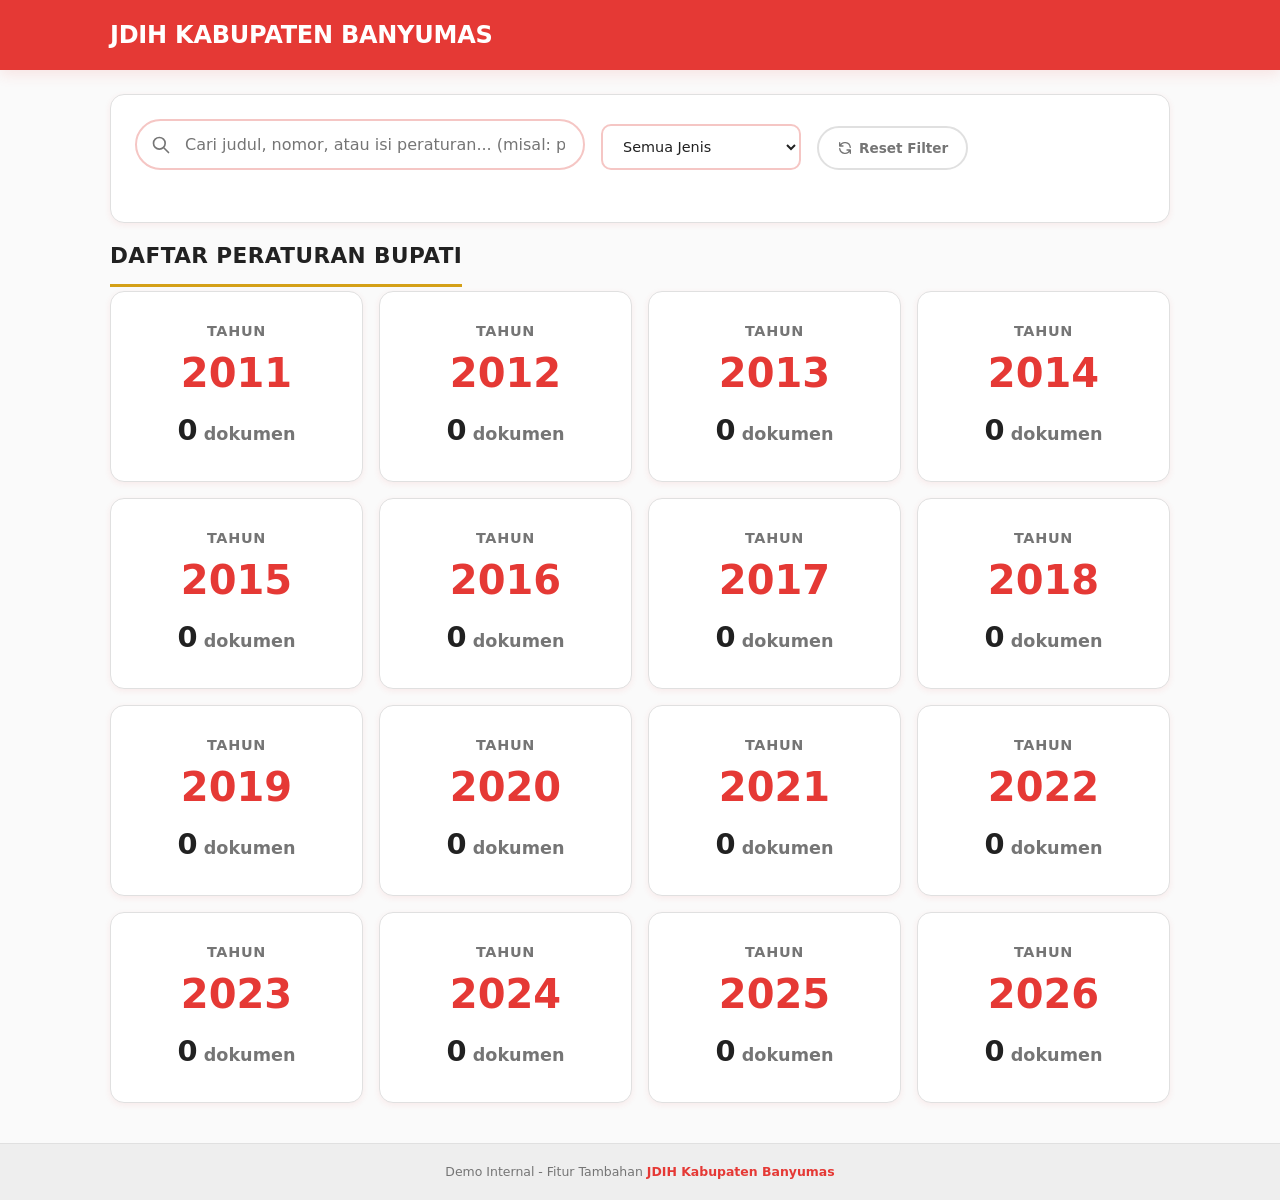
==== templates/index.html @ 40815486 "new" ====
<!DOCTYPE html>
<html lang="id">
<head>
    <meta charset="UTF-8">
    <meta name="viewport" content="width=device-width, initial-scale=1.0">
    <title>JDIH Kabupaten Banyumas - Pencarian Produk Hukum</title>
    <style>
        :root {
            --primary: #E53935;
            --primary-dark: #C62828;
            --primary-light: #EF5350;
            --primary-bg: #FDEDEC;
            --primary-border: #F5C6C4;
            --text-dark: #212121;
            --text-muted: #757575;
            --text-light: #FFFFFF;
            --bg-page: #FAFAFA;
            --bg-card: #FFFFFF;
            --border-light: #E0E0E0;
            --shadow-sm: 0 2px 6px rgba(229, 57, 53, 0.08);
            --shadow-md: 0 4px 14px rgba(229, 57, 53, 0.12);
            --shadow-lg: 0 8px 24px rgba(229, 57, 53, 0.15);
            --radius-sm: 6px;
            --radius-md: 10px;
            --radius-lg: 14px;
            --radius-pill: 50px;
            --transition: 0.2s ease;
            --gold: #D4A017;
            --gold-light: #F9E79F;
            --badge-jenis: #1565C0;
            --badge-jenis-bg: #E3F2FD;
            --badge-jenis-border: #BBDEFB;
            --badge-topic: #2E7D32;
            --badge-topic-bg: #E8F5E9;
            --badge-topic-border: #C8E6C9;
            --btn-download: #F57C00;
            --btn-download-hover: #EF6C00;
            --btn-download-bg: #FFF3E0;
        }

        * { box-sizing: border-box; margin: 0; padding: 0; }
        body {
            font-family: 'Segoe UI', system-ui, -apple-system, BlinkMacSystemFont, Roboto, sans-serif;
            background: var(--bg-page);
            color: var(--text-dark);
            line-height: 1.6;
            min-height: 100vh;
            display: flex;
            flex-direction: column;
        }
        a { color: inherit; text-decoration: none; }
        button { font-family: inherit; cursor: pointer; border: none; background: none; }
        input, select { font-family: inherit; }

        .container {
            width: 100%;
            max-width: 1100px;
            margin: 0 auto;
            padding: 0 20px 40px;
            flex: 1;
        }

        .header-bar {
            background: var(--primary);
            color: var(--text-light);
            padding: 16px 0;
            box-shadow: var(--shadow-md);
        }
        .header-bar .container {
            display: flex;
            align-items: center;
            justify-content: space-between;
            padding: 0 20px;
            max-width: 1100px;
        }
        .header-title {
            font-size: 1.5rem;
            font-weight: 800;
            letter-spacing: -0.01em;
        }

        .filter-panel {
            background: var(--bg-card);
            border-radius: var(--radius-lg);
            padding: 24px;
            margin: 24px 0 16px;
            box-shadow: var(--shadow-sm);
            border: 1px solid var(--border-light);
        }
        .filter-row {
            display: flex;
            flex-wrap: wrap;
            gap: 16px;
            align-items: flex-end;
            margin-bottom: 16px;
        }
        .search-wrapper {
            position: relative;
            flex: 1;
            min-width: 280px;
            max-width: 450px;
        }
        .search-box {
            width: 100%;
            padding: 14px 18px 14px 48px;
            font-size: 1rem;
            border: 2px solid var(--primary-border);
            border-radius: var(--radius-pill);
            outline: none;
            transition: border-color var(--transition), box-shadow var(--transition);
            background: var(--bg-card);
            color: var(--text-dark);
        }
        .search-box::placeholder { color: var(--text-muted); }
        .search-box:focus {
            border-color: var(--primary);
            box-shadow: 0 0 0 4px rgba(229, 57, 53, 0.12);
        }
        .search-icon {
            position: absolute;
            left: 16px;
            top: 50%;
            transform: translateY(-50%);
            width: 20px;
            height: 20px;
            color: var(--text-muted);
            pointer-events: none;
        }
        .search-box:focus + .search-icon { color: var(--primary); }

        .filter-dropdown {
            padding: 12px 16px;
            font-size: 0.9rem;
            border: 2px solid var(--primary-border);
            border-radius: var(--radius-md);
            background: var(--bg-card);
            color: var(--text-dark);
            min-width: 200px;
            cursor: pointer;
            transition: border-color var(--transition), box-shadow var(--transition);
        }
        .filter-dropdown:focus {
            outline: none;
            border-color: var(--primary);
            box-shadow: 0 0 0 4px rgba(229, 57, 53, 0.12);
        }
        .filter-dropdown option { color: var(--text-dark); }

        .reset-btn {
            display: inline-flex;
            align-items: center;
            gap: 6px;
            padding: 12px 18px;
            font-size: 0.85rem;
            font-weight: 600;
            color: var(--text-muted);
            background: var(--bg-card);
            border: 2px solid var(--border-light);
            border-radius: var(--radius-pill);
            transition: all var(--transition);
            white-space: nowrap;
        }
        .reset-btn:hover {
            color: var(--primary);
            border-color: var(--primary);
            background: var(--primary-bg);
        }
        .reset-btn svg { width: 16px; height: 16px; }

        .topics-row {
            display: flex;
            gap: 10px;
            overflow-x: auto;
            padding: 8px 4px 4px;
            scrollbar-width: thin;
            scrollbar-color: var(--primary-border) transparent;
        }
        .topics-row::-webkit-scrollbar { height: 6px; }
        .topics-row::-webkit-scrollbar-track { background: transparent; }
        .topics-row::-webkit-scrollbar-thumb { background: var(--primary-border); border-radius: 3px; }
        .topic-chip {
            display: inline-flex;
            align-items: center;
            gap: 8px;
            padding: 9px 16px;
            font-size: 0.82rem;
            font-weight: 600;
            border-radius: var(--radius-pill);
            border: 2px solid var(--primary-border);
            background: var(--bg-card);
            color: var(--primary);
            transition: all var(--transition);
            white-space: nowrap;
            flex-shrink: 0;
        }
        .topic-chip:hover:not(.active) {
            background: var(--primary-bg);
            border-color: var(--primary);
        }
        .topic-chip.active {
            background: var(--primary);
            border-color: var(--primary);
            color: var(--text-light);
        }
        .topic-chip .count {
            font-size: 0.7rem;
            font-weight: 700;
            padding: 2px 7px;
            border-radius: var(--radius-pill);
            background: rgba(229, 57, 53, 0.12);
        }
        .topic-chip.active .count {
            background: rgba(255, 255, 255, 0.25);
        }

        .section-heading {
            font-size: 1.35rem;
            font-weight: 800;
            color: var(--text-dark);
            padding-bottom: 10px;
            border-bottom: 3px solid var(--gold);
            display: inline-block;
            margin-bottom: 4px;
            text-transform: uppercase;
            letter-spacing: 0.02em;
        }
        .results-meta {
            font-size: 0.9rem;
            color: var(--text-muted);
            margin-top: 8px;
        }
        .results-meta strong { color: var(--primary); font-weight: 700; }

        .breadcrumb {
            display: inline-flex;
            align-items: center;
            gap: 8px;
            padding: 10px 16px;
            font-size: 0.9rem;
            font-weight: 600;
            color: var(--primary);
            background: var(--primary-bg);
            border: 1px solid var(--primary-border);
            border-radius: var(--radius-pill);
            margin-bottom: 20px;
            transition: all var(--transition);
        }
        .breadcrumb:hover {
            background: var(--primary);
            color: var(--text-light);
            border-color: var(--primary);
        }
        .breadcrumb svg { width: 18px; height: 18px; }

        .year-grid {
            display: grid;
            grid-template-columns: repeat(4, 1fr);
            gap: 16px;
        }
        @media (max-width: 900px) {
            .year-grid { grid-template-columns: repeat(2, 1fr); }
        }
        @media (max-width: 480px) {
            .year-grid { grid-template-columns: 1fr; }
        }
        .year-card {
            background: var(--bg-card);
            border: 1px solid var(--border-light);
            border-radius: var(--radius-lg);
            padding: 28px 20px;
            text-align: center;
            cursor: pointer;
            transition: all var(--transition);
            box-shadow: var(--shadow-sm);
        }
        .year-card:hover {
            box-shadow: var(--shadow-lg);
            border-color: var(--primary);
            transform: translateY(-4px);
        }
        .year-card:focus-visible {
            outline: 3px solid var(--primary-light);
            outline-offset: 2px;
        }
        .year-label {
            font-size: 0.9rem;
            font-weight: 600;
            color: var(--text-muted);
            text-transform: uppercase;
            letter-spacing: 0.05em;
            margin-bottom: 8px;
        }
        .year-value {
            font-size: 2.5rem;
            font-weight: 800;
            color: var(--primary);
            line-height: 1.1;
            margin-bottom: 12px;
            font-variant-numeric: tabular-nums;
        }
        .year-count {
            font-size: 1.1rem;
            font-weight: 600;
            color: var(--text-muted);
        }
        .year-count .num {
            font-size: 1.8rem;
            font-weight: 800;
            color: var(--text-dark);
        }
        .year-card.loading .year-count .num,
        .year-card.loading .year-value {
            opacity: 0.5;
        }

        .table-wrapper {
            overflow-x: auto;
            border-radius: var(--radius-lg);
            border: 1px solid var(--border-light);
            background: var(--bg-card);
            box-shadow: var(--shadow-sm);
        }
        .doc-table {
            width: 100%;
            border-collapse: collapse;
            font-size: 0.9rem;
        }
        .doc-table thead {
            background: var(--primary);
            color: var(--text-light);
        }
        .doc-table th {
            padding: 14px 16px;
            text-align: left;
            font-weight: 700;
            font-size: 0.85rem;
            text-transform: uppercase;
            letter-spacing: 0.03em;
            white-space: nowrap;
        }
        .doc-table th:first-child { width: 60px; }
        .doc-table th:nth-child(2) { width: 140px; }
        .doc-table th:nth-child(4) { width: 120px; text-align: center; }
        .doc-table td {
            padding: 14px 16px;
            border-top: 1px solid var(--border-light);
            vertical-align: top;
        }
        .doc-table tbody tr:hover {
            background: var(--primary-bg);
        }
        .doc-table tbody tr:last-child td { border-bottom: none; }
        .doc-number {
            font-weight: 700;
            color: var(--primary);
            font-variant-numeric: tabular-nums;
        }
        .doc-date {
            font-weight: 500;
            color: var(--text-dark);
            white-space: nowrap;
        }
        .doc-title-cell {
            font-weight: 700;
            color: var(--text-dark);
            line-height: 1.4;
            margin-bottom: 8px;
        }
        .doc-badges {
            display: flex;
            flex-wrap: wrap;
            gap: 6px;
            align-items: center;
        }
        .badge {
            display: inline-flex;
            align-items: center;
            padding: 4px 10px;
            font-size: 0.7rem;
            font-weight: 700;
            border-radius: var(--radius-pill);
            border: 1px solid;
        }
        .badge-jenis {
            background: var(--badge-jenis-bg);
            color: var(--badge-jenis);
            border-color: var(--badge-jenis-border);
        }
        .badge-topic {
            background: var(--badge-topic-bg);
            color: var(--badge-topic);
            border-color: var(--badge-topic-border);
        }
        .btn-download {
            display: inline-flex;
            align-items: center;
            justify-content: center;
            gap: 6px;
            padding: 8px 16px;
            font-size: 0.8rem;
            font-weight: 700;
            color: var(--text-dark);
            background: var(--btn-download-bg);
            border: 2px solid var(--btn-download);
            border-radius: var(--radius-pill);
            transition: all var(--transition);
            white-space: nowrap;
        }
        .btn-download:hover {
            background: var(--btn-download);
            color: var(--text-light);
            box-shadow: 0 4px 12px rgba(245, 124, 0, 0.3);
        }
        .btn-download svg { width: 14px; height: 14px; }

        .empty-state {
            text-align: center;
            padding: 60px 20px;
            color: var(--text-muted);
        }
        .empty-state svg {
            width: 64px;
            height: 64px;
            margin-bottom: 16px;
            opacity: 0.4;
        }
        .empty-state p { font-size: 1rem; font-weight: 500; }

        .pagination {
            display: flex;
            justify-content: center;
            align-items: center;
            gap: 8px;
            margin-top: 20px;
            padding-top: 16px;
        }
        .page-btn {
            min-width: 42px;
            padding: 10px 14px;
            font-size: 0.85rem;
            font-weight: 600;
            background: var(--bg-card);
            border: 2px solid var(--border-light);
            border-radius: var(--radius-sm);
            color: var(--text-dark);
            transition: all var(--transition);
        }
        .page-btn:hover:not(:disabled) {
            background: var(--primary-bg);
            border-color: var(--primary);
            color: var(--primary);
        }
        .page-btn:disabled { opacity: 0.4; cursor: not-allowed; }
        .page-btn.active {
            background: var(--primary);
            border-color: var(--primary);
            color: var(--text-light);
        }
        .page-info { font-size: 0.85rem; color: var(--text-muted); padding: 0 8px; }

        .loading {
            display: flex;
            justify-content: center;
            align-items: center;
            padding: 60px 20px;
            color: var(--text-muted);
            gap: 12px;
        }
        .spinner {
            width: 28px;
            height: 28px;
            border: 3px solid var(--primary-border);
            border-top-color: var(--primary);
            border-radius: 50%;
            animation: spin 0.8s linear infinite;
        }
        @keyframes spin { to { transform: rotate(360deg); } }

        .hidden { display: none !important; }

        .site-footer {
            background: #EEEEEE;
            color: var(--text-muted);
            text-align: center;
            padding: 18px 10px;
            font-size: 0.78rem;
            border-top: 1px solid var(--border-light);
            margin-top: auto;
        }
        .site-footer strong { color: var(--primary); }

        @media (max-width: 768px) {
            .header-title { font-size: 1.2rem; }
            .filter-panel { padding: 20px 16px; }
            .filter-row { flex-direction: column; align-items: stretch; }
            .search-wrapper { max-width: none; }
            .filter-dropdown { min-width: auto; width: 100%; }
            .reset-btn { width: 100%; justify-content: center; }
            .section-heading { font-size: 1.15rem; }
            .year-value { font-size: 2rem; }
            .doc-table { font-size: 0.82rem; }
            .doc-table th, .doc-table td { padding: 10px 12px; }
        }
    </style>
</head>
<body>
    <header class="header-bar">
        <div class="container">
            <div class="header-title">JDIH KABUPATEN BANYUMAS</div>
        </div>
    </header>

    <main class="container">
        <section class="filter-panel" aria-label="Panel filter pencarian">
            <div class="filter-row">
                <div class="search-wrapper">
                    <input
                        type="text"
                        id="searchInput"
                        class="search-box"
                        placeholder="Cari judul, nomor, atau isi peraturan... (misal: pajak, organisasi, honorarium, RKPD)"
                        autocomplete="off"
                        aria-label="Kata kunci pencarian"
                    >
                    <svg class="search-icon" xmlns="http://www.w3.org/2000/svg" fill="none" viewBox="0 0 24 24" stroke="currentColor" stroke-width="2" aria-hidden="true">
                        <path stroke-linecap="round" stroke-linejoin="round" d="M21 21l-6-6m2-5a7 7 0 11-14 0 7 7 0 0114 0z" />
                    </svg>
                </div>

                <select id="jenisFilter" class="filter-dropdown" aria-label="Filter jenis dokumen">
                    <option value="">Semua Jenis</option>
                </select>

                <button id="resetFilters" class="reset-btn" type="button" aria-label="Reset semua filter">
                    <svg xmlns="http://www.w3.org/2000/svg" fill="none" viewBox="0 0 24 24" stroke="currentColor" stroke-width="2" aria-hidden="true">
                        <path stroke-linecap="round" stroke-linejoin="round" d="M4 4v5h.582m15.356 2A8.001 8.001 0 004.582 9m0 0H9m11 11v-5h-.581m0 0a8.003 8.003 0 01-15.357-2m15.357 2H15" />
                    </svg>
                    Reset Filter
                </button>
            </div>

            <div class="topics-row" id="topicChips" role="group" aria-label="Filter topik"></div>
        </section>

        <div id="stateYears" class="state-view">
            <section aria-label="Daftar Tahun">
                <h2 class="section-heading" id="yearsHeading">DAFTAR PERATURAN BUPATI</h2>
                <div class="year-grid" id="yearGrid" role="list" aria-label="Kartu tahun">
                    <div class="loading" role="status" aria-live="polite">
                        <div class="spinner" aria-hidden="true"></div>
                        Memuat daftar tahun...
                    </div>
                </div>
            </section>
        </div>

        <div id="stateTable" class="state-view hidden">
            <a href="#" id="breadcrumbBack" class="breadcrumb" aria-label="Kembali ke daftar tahun">
                <svg xmlns="http://www.w3.org/2000/svg" fill="none" viewBox="0 0 24 24" stroke="currentColor" stroke-width="2" aria-hidden="true">
                    <path stroke-linecap="round" stroke-linejoin="round" d="M15 19l-7-7 7-7" />
                </svg>
                <span id="breadcrumbText">← Kembali ke Daftar Tahun</span>
            </a>

            <div class="results-meta" id="tableMeta">
                Menampilkan <strong id="showingCount">0</strong> dari <strong id="totalCount">0</strong> dokumen
            </div>

            <div class="table-wrapper">
                <table class="doc-table" id="docTable" role="table" aria-label="Daftar dokumen">
                    <thead>
                        <tr>
                            <th scope="col">No</th>
                            <th scope="col">Tanggal Terbit</th>
                            <th scope="col">Judul Produk Hukum</th>
                            <th scope="col">Aksi</th>
                        </tr>
                    </thead>
                    <tbody id="docTableBody">
                        <tr>
                            <td colspan="4">
                                <div class="loading" role="status" aria-live="polite">
                                    <div class="spinner" aria-hidden="true"></div>
                                    Memuat dokumen...
                                </div>
                            </td>
                        </tr>
                    </tbody>
                </table>
            </div>

            <nav class="pagination" id="pagination" aria-label="Navigasi halaman"></nav>
        </div>
    </main>

    <footer class="site-footer" role="contentinfo">
        Demo Internal - Fitur Tambahan <strong>JDIH Kabupaten Banyumas</strong>
    </footer>

    <script src="/static/app.js"></script>
</body>
</html>
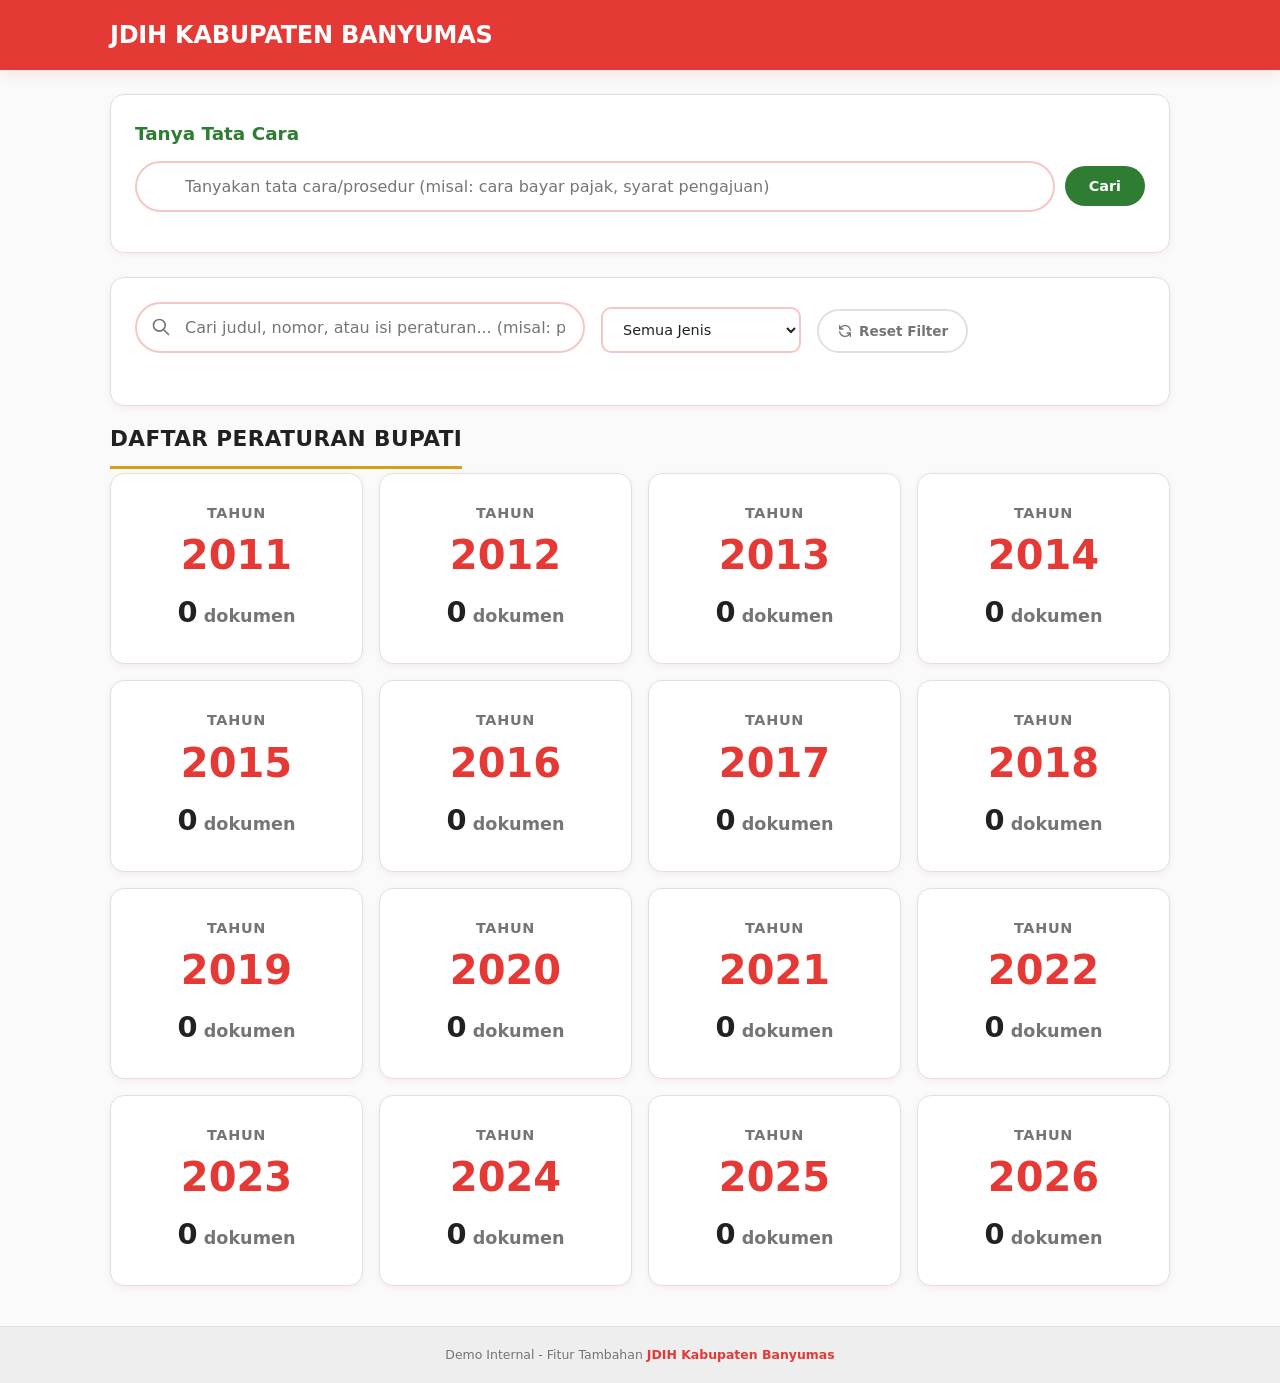
==== commit 4beac7f4: "search bar" ====
--- a/templates/index.html
+++ b/templates/index.html
@@ -33,10 +33,20 @@
             --badge-topic: #2E7D32;
             --badge-topic-bg: #E8F5E9;
             --badge-topic-border: #C8E6C9;
-            --btn-download: #F57C00;
-            --btn-download-hover: #EF6C00;
-            --btn-download-bg: #FFF3E0;
-        }
+        --btn-download: #F57C00;
+        --btn-download-hover: #EF6C00;
+        --btn-download-bg: #FFF3E0;
+        --prosedur-border: #2E7D32;
+        --prosedur-bg: #F1F8E9;
+        --prosedur-text: #424242;
+        --prosedur-muted: #757575;
+        --prosedur-warning-bg: #FFF8E1;
+        --prosedur-warning-text: #F57F17;
+        --prosedur-badge-bg: #FFF3E0;
+        --prosedur-badge-text: #E65100;
+        --prosedur-info-bg: #E3F2FD;
+        --prosedur-info-text: #1565C0;
+    }
 
         * { box-sizing: border-box; margin: 0; padding: 0; }
         body {
@@ -213,6 +223,111 @@
             background: rgba(255, 255, 255, 0.25);
         }
 
+        /* Tata cara search section */
+        .tata-cara-section {
+            margin: 24px 0;
+            padding: 24px;
+            background: var(--bg-card);
+            border-radius: var(--radius-lg);
+            border: 1px solid var(--border-light);
+            box-shadow: var(--shadow-sm);
+        }
+        .tata-cara-heading {
+            font-size: 1.15rem;
+            font-weight: 700;
+            color: var(--prosedur-border);
+            margin-bottom: 12px;
+        }
+        .tata-cara-input-wrapper {
+            display: flex;
+            gap: 10px;
+            align-items: center;
+        }
+        .tata-cara-input {
+            flex: 1;
+            max-width: none;
+            min-width: 0;
+        }
+        .tata-cara-btn {
+            padding: 12px 24px;
+            font-size: 0.9rem;
+            font-weight: 600;
+            color: var(--text-light);
+            background: var(--prosedur-border);
+            border: none;
+            border-radius: var(--radius-pill);
+            cursor: pointer;
+            transition: all var(--transition);
+            white-space: nowrap;
+        }
+        .tata-cara-btn:hover {
+            background: #1B5E20;
+            box-shadow: 0 4px 12px rgba(46, 125, 50, 0.3);
+        }
+        .tata-cara-result {
+            margin-top: 16px;
+        }
+        .tata-cara-error {
+            color: var(--primary);
+            font-size: 0.9rem;
+            padding: 8px 12px;
+            background: var(--primary-bg);
+            border-radius: var(--radius-sm);
+        }
+        .tata-cara-doc {
+            margin-top: 12px;
+            padding: 12px 16px;
+            background: var(--prosedur-bg);
+            border-radius: var(--radius-sm);
+            border-left: 4px solid var(--prosedur-border);
+        }
+        .tata-cara-doc-title {
+            font-size: 0.9rem;
+            font-weight: 700;
+            color: var(--text-dark);
+            margin-bottom: 4px;
+        }
+        a.tata-cara-doc-title {
+            color: var(--prosedur-border);
+            text-decoration: underline;
+        }
+        a.tata-cara-doc-title:hover {
+            color: #1B5E20;
+        }
+        .tata-cara-note {
+            font-size: 0.8rem;
+            color: var(--text-muted);
+            margin: 10px 0 0;
+        }
+        .tata-cara-doc-meta {
+            font-size: 0.78rem;
+            color: var(--text-muted);
+            margin-bottom: 8px;
+        }
+        .tata-cara-status {
+            display: inline-flex;
+            font-size: 0.75rem;
+            font-weight: 700;
+            padding: 3px 10px;
+            border-radius: var(--radius-pill);
+        }
+        .tata-cara-status.ditemukan {
+            background: #E8F5E9;
+            color: #2E7D32;
+        }
+        .tata-cara-status.dokumen_ditemukan_tanpa_prosedur {
+            background: var(--prosedur-info-bg);
+            color: var(--prosedur-info-text);
+        }
+        .tata-cara-status.tidak_ditemukan {
+            background: var(--primary-bg);
+            color: var(--primary);
+        }
+
+        .topic-chip.active .count {
+            background: rgba(255, 255, 255, 0.25);
+        }
+
         .section-heading {
             font-size: 1.35rem;
             font-weight: 800;
@@ -411,9 +526,70 @@
             color: var(--text-light);
             box-shadow: 0 4px 12px rgba(245, 124, 0, 0.3);
         }
-        .btn-download svg { width: 14px; height: 14px; }
-
-        .empty-state {
+.btn-download svg { width: 14px; height: 14px; }
+
+/* Prosedur citation boxes */
+.prosedur-box {
+    margin-top: 12px;
+    padding-top: 12px;
+    border-top: 1px solid var(--border-light);
+}
+.prosedur-heading {
+    font-size: 0.85rem;
+    font-weight: 700;
+    color: var(--prosedur-border);
+    margin-bottom: 8px;
+}
+.prosedur-blockquote {
+    border-left: 4px solid var(--prosedur-border);
+    background: var(--prosedur-bg);
+    padding: 10px 14px;
+    margin: 8px 0;
+    font-size: 0.82rem;
+    line-height: 1.5;
+    color: var(--prosedur-text);
+    border-radius: 0 var(--radius-sm) var(--radius-sm) 0;
+}
+.prosedur-label {
+    display: flex;
+    align-items: center;
+    gap: 6px;
+    margin-bottom: 4px;
+    font-size: 0.82rem;
+}
+.prosedur-badge {
+    display: inline-flex;
+    align-items: center;
+    font-size: 0.65rem;
+    font-weight: 700;
+    padding: 2px 7px;
+    border-radius: var(--radius-pill);
+    background: var(--prosedur-badge-bg);
+    color: var(--prosedur-badge-text);
+    border: 1px solid #FFD8A6;
+}
+.prosedur-isi {
+    color: var(--prosedur-text);
+    word-wrap: break-word;
+}
+.prosedur-warning {
+    font-size: 0.72rem;
+    color: var(--prosedur-warning-text);
+    margin-top: 6px;
+    padding: 4px 8px;
+    background: var(--prosedur-warning-bg);
+    border-radius: var(--radius-sm);
+}
+.prosedur-info {
+    margin-top: 8px;
+    font-size: 0.8rem;
+    color: var(--prosedur-info-text);
+    padding: 8px 12px;
+    background: var(--prosedur-info-bg);
+    border-radius: var(--radius-sm);
+}
+
+.empty-state {
             text-align: center;
             padding: 60px 20px;
             color: var(--text-muted);
@@ -511,6 +687,22 @@
     </header>
 
     <main class="container">
+        <section class="tata-cara-section" aria-label="Tanya tata cara">
+            <h3 class="tata-cara-heading">Tanya Tata Cara</h3>
+            <div class="tata-cara-input-wrapper">
+                <input
+                    type="text"
+                    id="tataCaraInput"
+                    class="search-box tata-cara-input"
+                    placeholder="Tanyakan tata cara/prosedur (misal: cara bayar pajak, syarat pengajuan)"
+                    autocomplete="off"
+                    aria-label="Pertanyaan tata cara"
+                >
+                <button id="tataCaraBtn" class="tata-cara-btn" type="button">Cari</button>
+            </div>
+            <div id="tataCaraResult" class="tata-cara-result"></div>
+        </section>
+
         <section class="filter-panel" aria-label="Panel filter pencarian">
             <div class="filter-row">
                 <div class="search-wrapper">
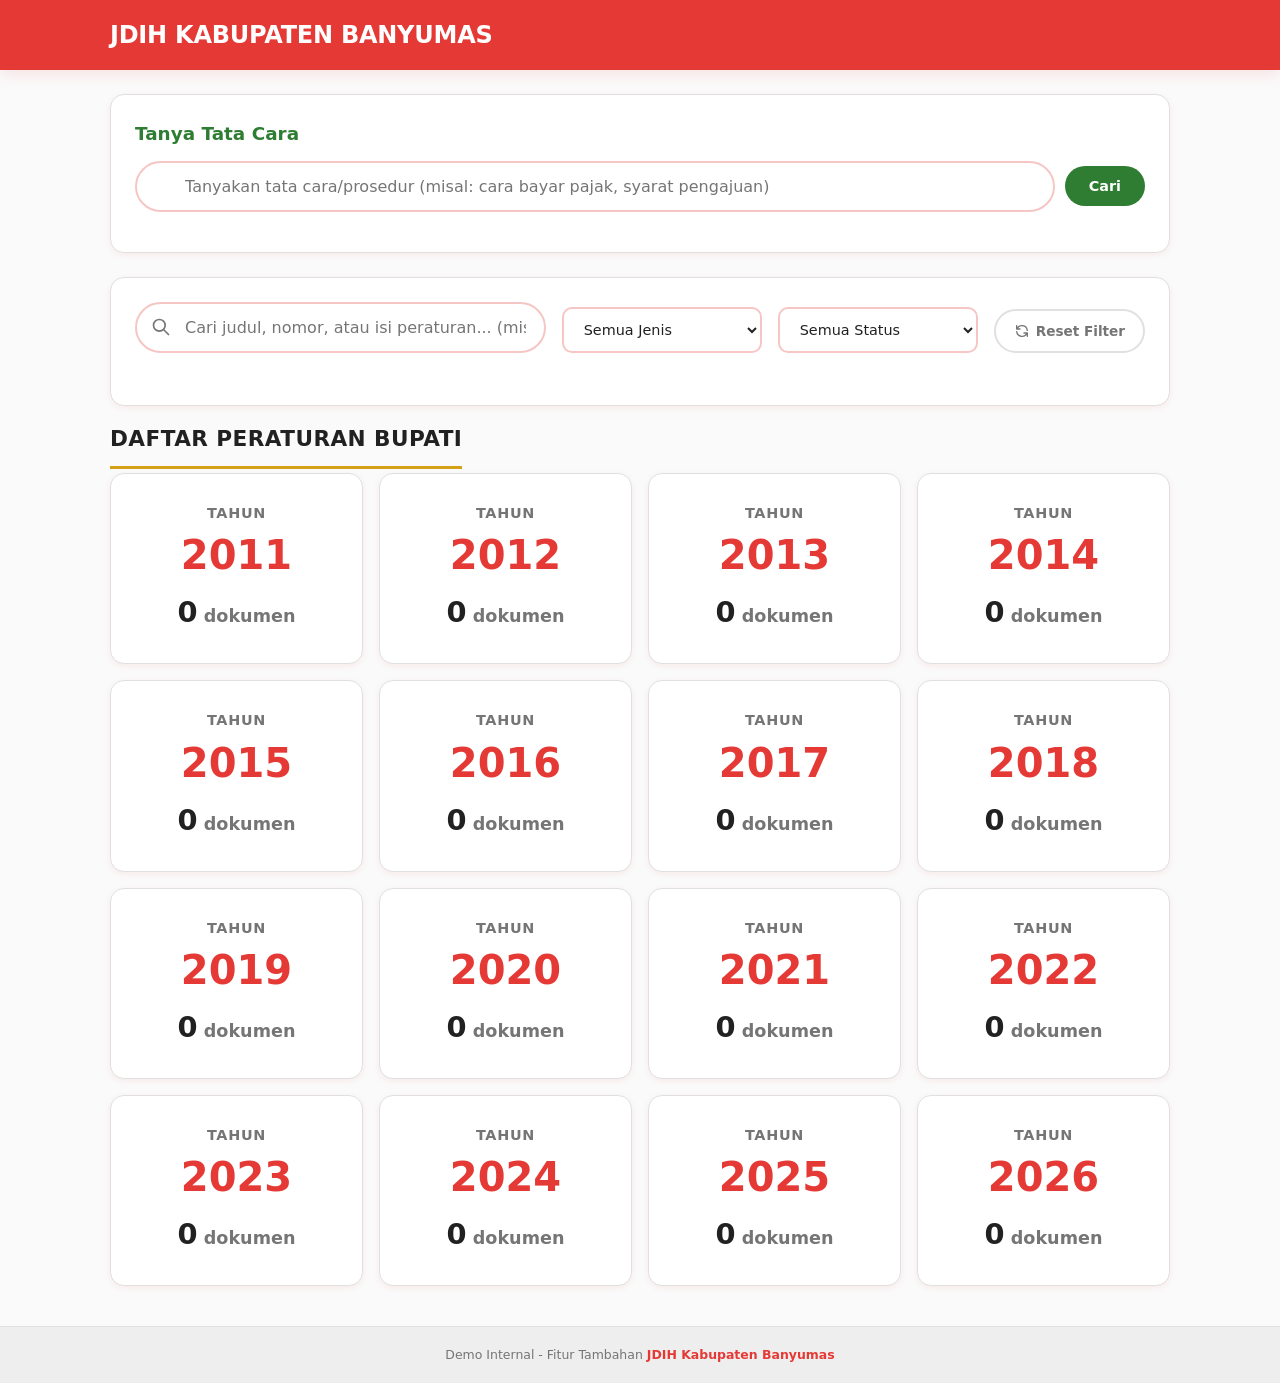
==== commit 5c50eec3: "perda" ====
--- a/templates/index.html
+++ b/templates/index.html
@@ -30,9 +30,18 @@
             --badge-jenis: #1565C0;
             --badge-jenis-bg: #E3F2FD;
             --badge-jenis-border: #BBDEFB;
-            --badge-topic: #2E7D32;
-            --badge-topic-bg: #E8F5E9;
-            --badge-topic-border: #C8E6C9;
+--badge-topic: #2E7D32;
+        --badge-topic-bg: #E8F5E9;
+        --badge-topic-border: #C8E6C9;
+        --badge-status-berlaku: #2E7D32;
+        --badge-status-berlaku-bg: #E8F5E9;
+        --badge-status-berlaku-border: #A5D6A7;
+        --badge-status-tidak-berlaku: #C62828;
+        --badge-status-tidak-berlaku-bg: #FFEBEE;
+        --badge-status-tidak-berlaku-border: #EF9A9A;
+        --status-note-bg: #FFF8E1;
+        --status-note-text: #F57F17;
+        --status-note-border: #FFD54F;
         --btn-download: #F57C00;
         --btn-download-hover: #EF6C00;
         --btn-download-bg: #FFF3E0;
@@ -506,6 +515,29 @@
             color: var(--badge-topic);
             border-color: var(--badge-topic-border);
         }
+        .badge-status-berlaku {
+            background: var(--badge-status-berlaku-bg);
+            color: var(--badge-status-berlaku);
+            border-color: var(--badge-status-berlaku-border);
+        }
+        .badge-status-tidak-berlaku {
+            background: var(--badge-status-tidak-berlaku-bg);
+            color: var(--badge-status-tidak-berlaku);
+            border-color: var(--badge-status-tidak-berlaku-border);
+        }
+        .status-note {
+            display: flex;
+            align-items: flex-start;
+            gap: 8px;
+            padding: 10px 14px;
+            margin: 0 0 16px;
+            font-size: 0.82rem;
+            color: var(--status-note-text);
+            background: var(--status-note-bg);
+            border: 1px solid var(--status-note-border);
+            border-radius: var(--radius-sm);
+        }
+        .status-note[hidden] { display: none; }
         .btn-download {
             display: inline-flex;
             align-items: center;
@@ -723,6 +755,10 @@
                     <option value="">Semua Jenis</option>
                 </select>
 
+                <select id="statusFilter" class="filter-dropdown" aria-label="Filter status hukum">
+                    <option value="">Semua Status</option>
+                </select>
+
                 <button id="resetFilters" class="reset-btn" type="button" aria-label="Reset semua filter">
                     <svg xmlns="http://www.w3.org/2000/svg" fill="none" viewBox="0 0 24 24" stroke="currentColor" stroke-width="2" aria-hidden="true">
                         <path stroke-linecap="round" stroke-linejoin="round" d="M4 4v5h.582m15.356 2A8.001 8.001 0 004.582 9m0 0H9m11 11v-5h-.581m0 0a8.003 8.003 0 01-15.357-2m15.357 2H15" />
@@ -753,6 +789,15 @@
                 </svg>
                 <span id="breadcrumbText">← Kembali ke Daftar Tahun</span>
             </a>
+
+            <div id="statusNote" class="status-note" role="status" aria-live="polite" hidden>
+                <svg xmlns="http://www.w3.org/2000/svg" fill="none" viewBox="0 0 24 24" stroke="currentColor" stroke-width="2" aria-hidden="true" width="18" height="18">
+                    <circle cx="12" cy="12" r="10"/>
+                    <line x1="12" y1="8" x2="12" y2="12"/>
+                    <line x1="12" y1="16" x2="12.01" y2="16"/>
+                </svg>
+                <span id="statusNoteText">Status hukum hanya tersedia untuk Peraturan Daerah.</span>
+            </div>
 
             <div class="results-meta" id="tableMeta">
                 Menampilkan <strong id="showingCount">0</strong> dari <strong id="totalCount">0</strong> dokumen
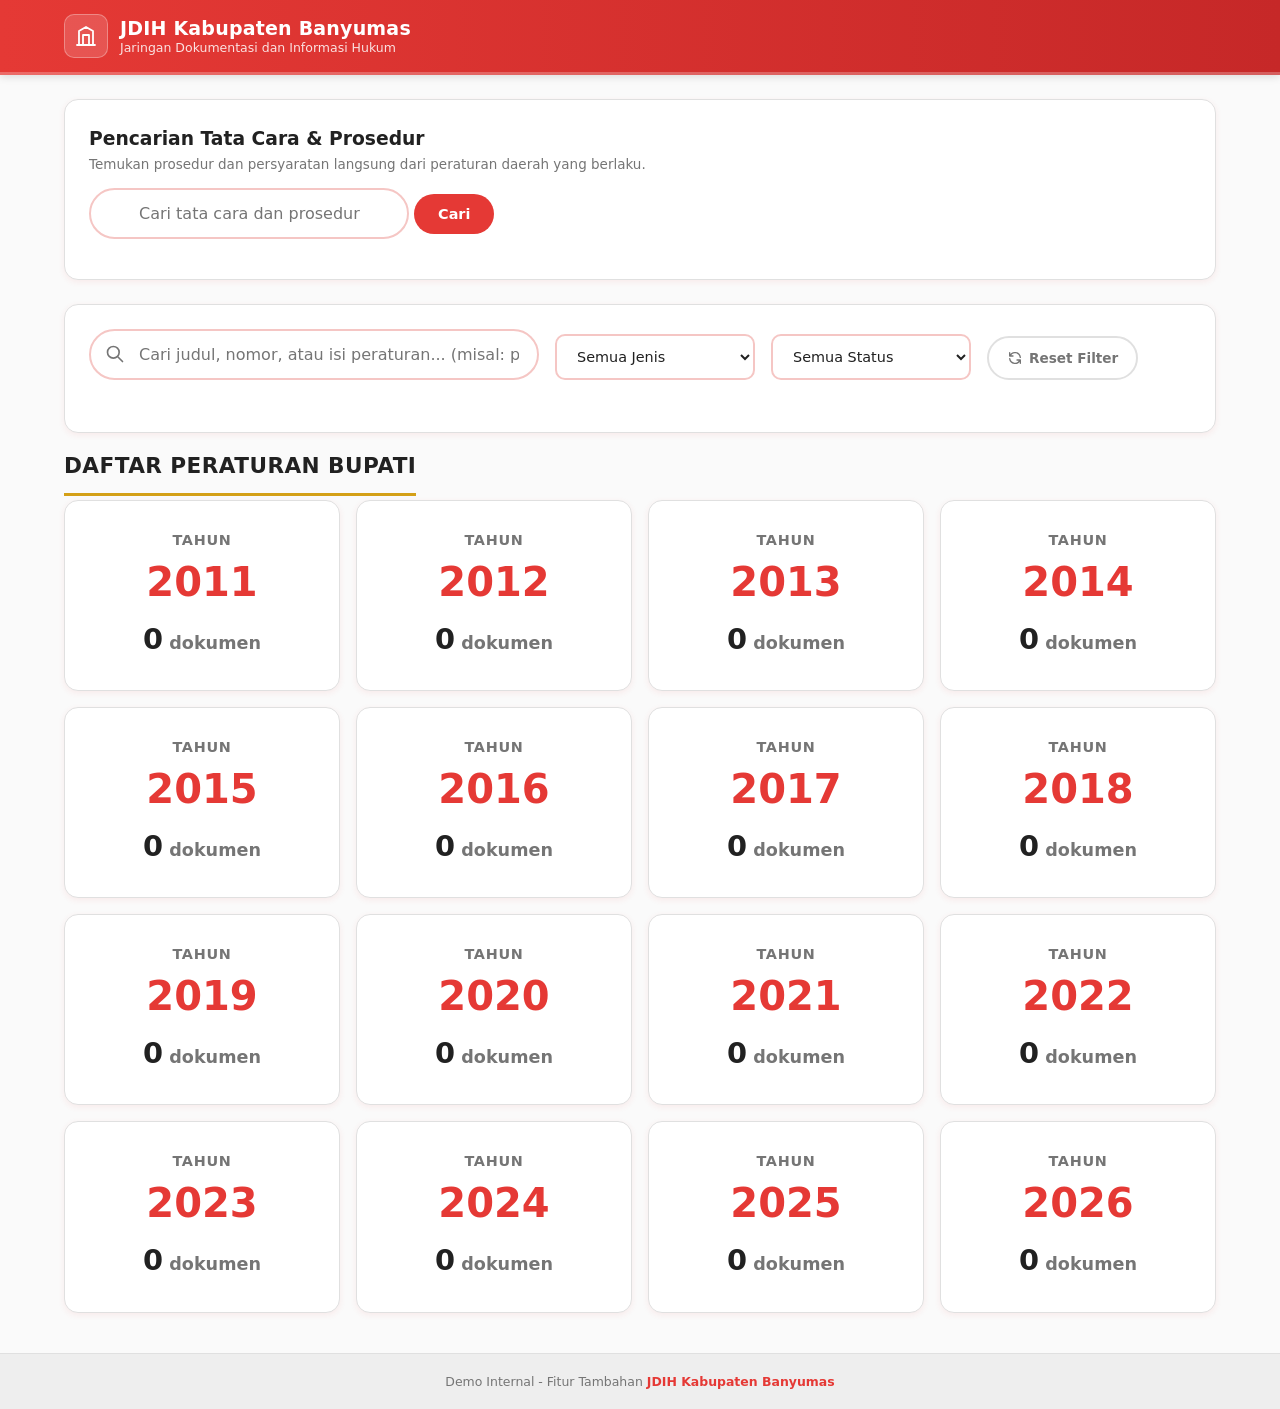
==== commit f6b63c48: "perda" ====
--- a/templates/index.html
+++ b/templates/index.html
@@ -45,7 +45,7 @@
         --btn-download: #F57C00;
         --btn-download-hover: #EF6C00;
         --btn-download-bg: #FFF3E0;
-        --prosedur-border: #2E7D32;
+        --prosedur-border: #E53935;
         --prosedur-bg: #F1F8E9;
         --prosedur-text: #424242;
         --prosedur-muted: #757575;
@@ -73,29 +73,67 @@
 
         .container {
             width: 100%;
-            max-width: 1100px;
+            max-width: 1200px;
             margin: 0 auto;
-            padding: 0 20px 40px;
+            padding: 0 24px 40px;
             flex: 1;
         }
 
         .header-bar {
             background: var(--primary);
+            background: linear-gradient(90deg, var(--primary) 0%, var(--primary-dark) 100%);
             color: var(--text-light);
-            padding: 16px 0;
-            box-shadow: var(--shadow-md);
+            padding: 14px 0;
+            box-shadow: 0 2px 8px rgba(0,0,0,0.12);
+            position: sticky;
+            top: 0;
+            z-index: 50;
+            border-bottom: 3px solid rgba(255,255,255,0.25);
         }
         .header-bar .container {
             display: flex;
             align-items: center;
             justify-content: space-between;
-            padding: 0 20px;
-            max-width: 1100px;
+            padding: 0 24px;
+            max-width: 1200px;
+        }
+        .header-identity {
+            display: flex;
+            align-items: center;
+            gap: 12px;
+        }
+        .header-logo {
+            width: 44px;
+            height: 44px;
+            border-radius: 10px;
+            background: rgba(255,255,255,0.15);
+            border: 1px solid rgba(255,255,255,0.3);
+            display: grid;
+            place-items: center;
+            color: #fff;
+            flex: 0 0 44px;
+        }
+        .header-titles {
+            display: flex;
+            flex-direction: column;
+            line-height: 1.2;
         }
         .header-title {
-            font-size: 1.5rem;
-            font-weight: 800;
-            letter-spacing: -0.01em;
+            font-size: 19px;
+            font-weight: 700;
+            letter-spacing: 0.2px;
+            color: #fff;
+        }
+        .header-subtitle {
+            font-size: 12.5px;
+            font-weight: 400;
+            color: rgba(255,255,255,0.85);
+        }
+        @media (max-width: 640px) {
+            .header-logo { width: 36px; height: 36px; flex: 0 0 36px; }
+            .header-title { font-size: 16px; }
+            .header-subtitle { display: none; }
+            .header-bar .container { padding: 0 16px; }
         }
 
         .filter-panel {
@@ -241,7 +279,11 @@
             border: 1px solid var(--border-light);
             box-shadow: var(--shadow-sm);
         }
-        .tata-cara-heading {
+        .tata-cara-subtitle {
+            color: var(--text-muted);
+            font-size: 13.5px;
+            margin-bottom: 12px;
+        }
             font-size: 1.15rem;
             font-weight: 700;
             color: var(--prosedur-border);
@@ -251,11 +293,13 @@
             display: flex;
             gap: 10px;
             align-items: center;
+            flex-wrap: nowrap;
         }
         .tata-cara-input {
-            flex: 1;
+            flex: 1 1 auto;
             max-width: none;
-            min-width: 0;
+            min-width: 320px;
+            width: auto;
         }
         .tata-cara-btn {
             padding: 12px 24px;
@@ -270,8 +314,8 @@
             white-space: nowrap;
         }
         .tata-cara-btn:hover {
-            background: #1B5E20;
-            box-shadow: 0 4px 12px rgba(46, 125, 50, 0.3);
+            background: #C62828;
+            box-shadow: 0 4px 12px rgba(229, 57, 53, 0.3);
         }
         .tata-cara-result {
             margin-top: 16px;
@@ -709,26 +753,58 @@
             .doc-table { font-size: 0.82rem; }
             .doc-table th, .doc-table td { padding: 10px 12px; }
         }
+        /* Result cards 2-column */
+        .result-card {
+            display: grid;
+            grid-template-columns: 1fr 1.2fr;
+            gap: 24px;
+            align-items: stretch;
+            background: #fff;
+            border: 1px solid #E5E7EB;
+            border-radius: 12px;
+            padding: 20px;
+            margin-bottom: 12px;
+        }
+        .result-left { display: flex; gap: 16px; align-items: flex-start; min-width: 0; }
+        .doc-icon { flex: 0 0 56px; height: 56px; border-radius: 12px; background: #FDEDEC; display: grid; place-items: center; color: #E53935; }
+        .result-right { background: #FDEDEC; border-radius: 12px; padding: 16px 20px; min-width: 0; display: flex; flex-direction: column; gap: 8px; }
+        .pasal-text { display: -webkit-box; -webkit-line-clamp: 5; -webkit-box-orient: vertical; overflow: hidden; font-size: 13.5px; line-height: 1.6; color: #374151; }
+        mark { background: #FFF3B0; padding: 0 2px; border-radius: 3px; }
+        .link-green { color: #E53935; }
+        @media (max-width: 768px) {
+            .result-card { grid-template-columns: 1fr; }
+        }
     </style>
 </head>
 <body>
     <header class="header-bar">
         <div class="container">
-            <div class="header-title">JDIH KABUPATEN BANYUMAS</div>
+            <div class="header-identity">
+                <div class="header-logo">
+                    <svg xmlns="http://www.w3.org/2000/svg" fill="none" viewBox="0 0 24 24" stroke="currentColor" stroke-width="1.8" aria-hidden="true" width="24" height="24">
+                        <path stroke-linecap="round" stroke-linejoin="round" d="M3 21h18M5 21V7l7-4 7 4v14M9 21V11h6v10" />
+                    </svg>
+                </div>
+                <div class="header-titles">
+                    <div class="header-title">JDIH Kabupaten Banyumas</div>
+                    <div class="header-subtitle">Jaringan Dokumentasi dan Informasi Hukum</div>
+                </div>
+            </div>
         </div>
     </header>
 
     <main class="container">
-        <section class="tata-cara-section" aria-label="Tanya tata cara">
-            <h3 class="tata-cara-heading">Tanya Tata Cara</h3>
+        <section class="tata-cara-section" aria-label="Pencarian tata cara dan prosedur">
+            <h3 class="tata-cara-heading">Pencarian Tata Cara & Prosedur</h3>
+            <p class="tata-cara-subtitle">Temukan prosedur dan persyaratan langsung dari peraturan daerah yang berlaku.</p>
             <div class="tata-cara-input-wrapper">
                 <input
                     type="text"
                     id="tataCaraInput"
                     class="search-box tata-cara-input"
-                    placeholder="Tanyakan tata cara/prosedur (misal: cara bayar pajak, syarat pengajuan)"
+                    placeholder="Cari tata cara dan prosedur"
                     autocomplete="off"
-                    aria-label="Pertanyaan tata cara"
+                    aria-label="Pencarian tata cara dan prosedur"
                 >
                 <button id="tataCaraBtn" class="tata-cara-btn" type="button">Cari</button>
             </div>
@@ -834,6 +910,6 @@
         Demo Internal - Fitur Tambahan <strong>JDIH Kabupaten Banyumas</strong>
     </footer>
 
-    <script src="/static/app.js"></script>
+    <script src="/static/app.js?v=4"></script>
 </body>
 </html>
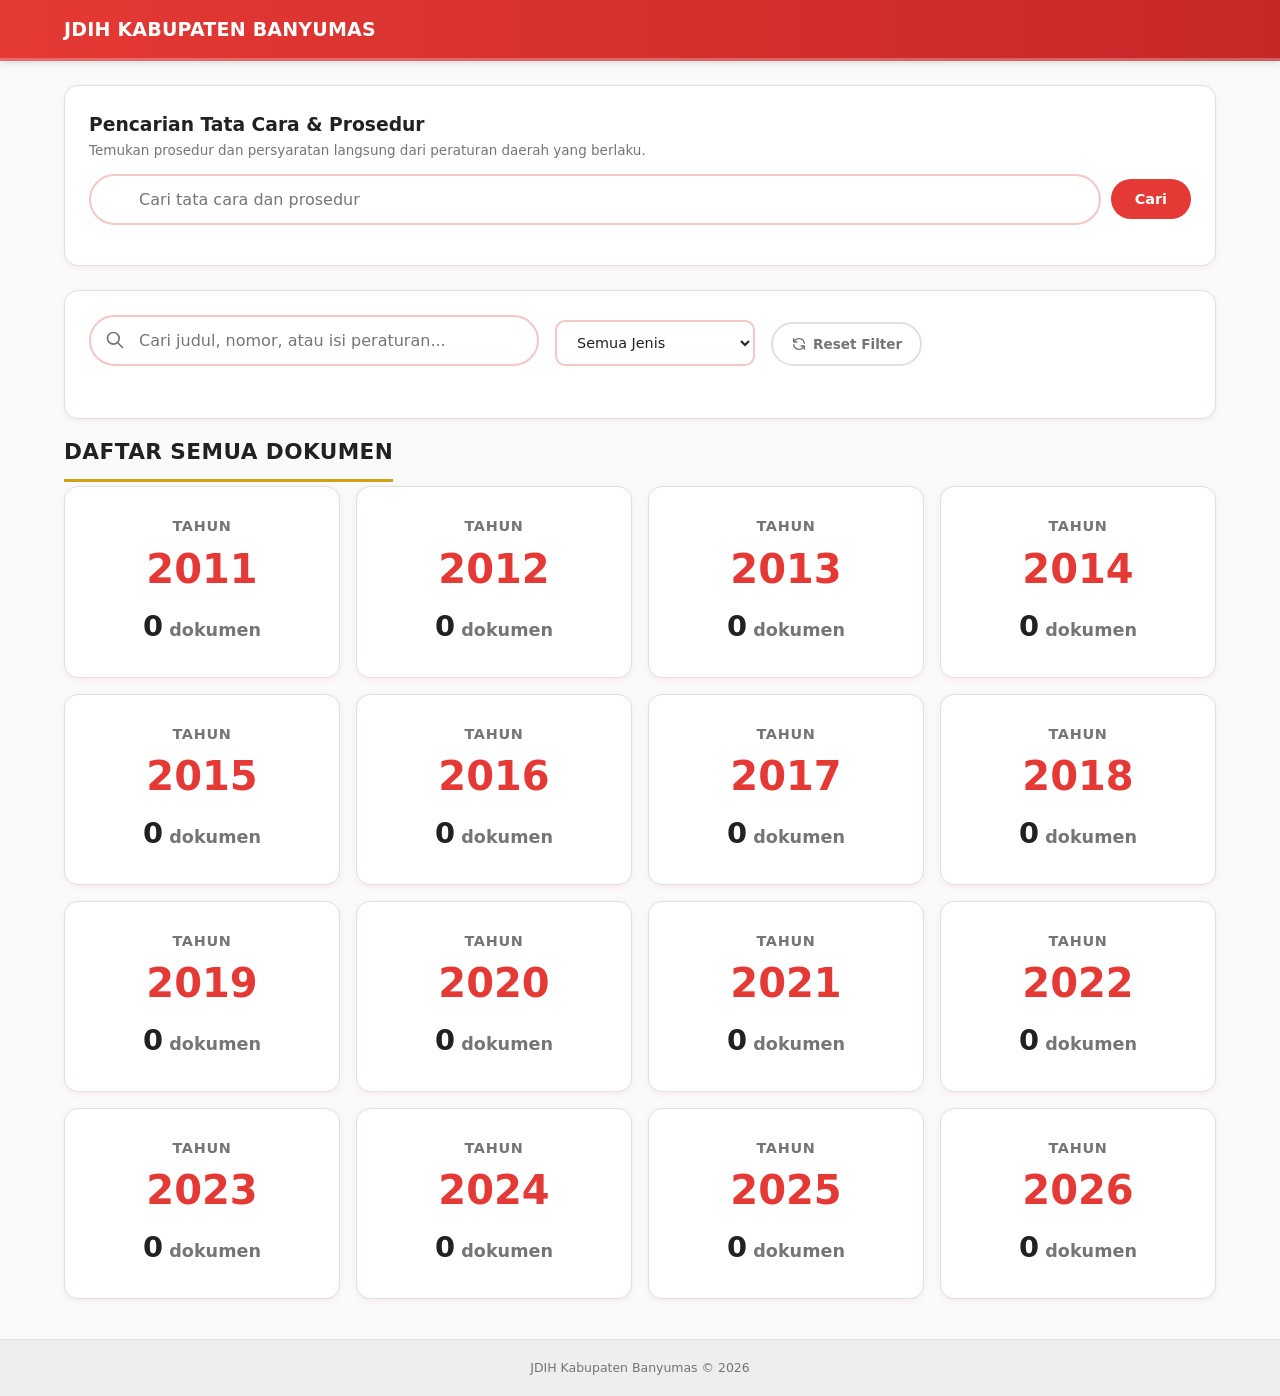
==== commit e581321e: "postgre" ====
--- a/templates/index.html
+++ b/templates/index.html
@@ -284,11 +284,7 @@
             font-size: 13.5px;
             margin-bottom: 12px;
         }
-            font-size: 1.15rem;
-            font-weight: 700;
-            color: var(--prosedur-border);
-            margin-bottom: 12px;
-        }
+        
         .tata-cara-input-wrapper {
             display: flex;
             gap: 10px;
@@ -779,20 +775,10 @@
 <body>
     <header class="header-bar">
         <div class="container">
-            <div class="header-identity">
-                <div class="header-logo">
-                    <svg xmlns="http://www.w3.org/2000/svg" fill="none" viewBox="0 0 24 24" stroke="currentColor" stroke-width="1.8" aria-hidden="true" width="24" height="24">
-                        <path stroke-linecap="round" stroke-linejoin="round" d="M3 21h18M5 21V7l7-4 7 4v14M9 21V11h6v10" />
-                    </svg>
-                </div>
-                <div class="header-titles">
-                    <div class="header-title">JDIH Kabupaten Banyumas</div>
-                    <div class="header-subtitle">Jaringan Dokumentasi dan Informasi Hukum</div>
-                </div>
-            </div>
+            <div class="header-title">JDIH KABUPATEN BANYUMAS</div>
         </div>
     </header>
-
+ 
     <main class="container">
         <section class="tata-cara-section" aria-label="Pencarian tata cara dan prosedur">
             <h3 class="tata-cara-heading">Pencarian Tata Cara & Prosedur</h3>
@@ -814,25 +800,23 @@
         <section class="filter-panel" aria-label="Panel filter pencarian">
             <div class="filter-row">
                 <div class="search-wrapper">
+                    <svg class="search-icon" xmlns="http://www.w3.org/2000/svg" fill="none" viewBox="0 0 24 24" stroke="currentColor" stroke-width="2" aria-hidden="true">
+                        <path stroke-linecap="round" stroke-linejoin="round" d="M21 21l-6-6m2-5a7 7 0 11-14 0 7 7 0 0114 0z" />
+                    </svg>
                     <input
                         type="text"
                         id="searchInput"
                         class="search-box"
-                        placeholder="Cari judul, nomor, atau isi peraturan... (misal: pajak, organisasi, honorarium, RKPD)"
+                        placeholder="Cari judul, nomor, atau isi peraturan..."
                         autocomplete="off"
                         aria-label="Kata kunci pencarian"
                     >
-                    <svg class="search-icon" xmlns="http://www.w3.org/2000/svg" fill="none" viewBox="0 0 24 24" stroke="currentColor" stroke-width="2" aria-hidden="true">
-                        <path stroke-linecap="round" stroke-linejoin="round" d="M21 21l-6-6m2-5a7 7 0 11-14 0 7 7 0 0114 0z" />
-                    </svg>
                 </div>
 
                 <select id="jenisFilter" class="filter-dropdown" aria-label="Filter jenis dokumen">
                     <option value="">Semua Jenis</option>
-                </select>
-
-                <select id="statusFilter" class="filter-dropdown" aria-label="Filter status hukum">
-                    <option value="">Semua Status</option>
+                    <option value="peraturan_bupati">Peraturan Bupati</option>
+                    <option value="peraturan_daerah">Peraturan Daerah</option>
                 </select>
 
                 <button id="resetFilters" class="reset-btn" type="button" aria-label="Reset semua filter">
@@ -842,13 +826,15 @@
                     Reset Filter
                 </button>
             </div>
-
+ 
             <div class="topics-row" id="topicChips" role="group" aria-label="Filter topik"></div>
         </section>
-
+ 
         <div id="stateYears" class="state-view">
             <section aria-label="Daftar Tahun">
-                <h2 class="section-heading" id="yearsHeading">DAFTAR PERATURAN BUPATI</h2>
+                <div class="section-header">
+                    <h2 class="section-heading" id="yearsHeading">Daftar Peraturan Bupati</h2>
+                </div>
                 <div class="year-grid" id="yearGrid" role="list" aria-label="Kartu tahun">
                     <div class="loading" role="status" aria-live="polite">
                         <div class="spinner" aria-hidden="true"></div>
@@ -857,28 +843,19 @@
                 </div>
             </section>
         </div>
-
+ 
         <div id="stateTable" class="state-view hidden">
             <a href="#" id="breadcrumbBack" class="breadcrumb" aria-label="Kembali ke daftar tahun">
                 <svg xmlns="http://www.w3.org/2000/svg" fill="none" viewBox="0 0 24 24" stroke="currentColor" stroke-width="2" aria-hidden="true">
                     <path stroke-linecap="round" stroke-linejoin="round" d="M15 19l-7-7 7-7" />
                 </svg>
-                <span id="breadcrumbText">← Kembali ke Daftar Tahun</span>
+                <span id="breadcrumbText">Kembali ke Daftar Tahun</span>
             </a>
-
-            <div id="statusNote" class="status-note" role="status" aria-live="polite" hidden>
-                <svg xmlns="http://www.w3.org/2000/svg" fill="none" viewBox="0 0 24 24" stroke="currentColor" stroke-width="2" aria-hidden="true" width="18" height="18">
-                    <circle cx="12" cy="12" r="10"/>
-                    <line x1="12" y1="8" x2="12" y2="12"/>
-                    <line x1="12" y1="16" x2="12.01" y2="16"/>
-                </svg>
-                <span id="statusNoteText">Status hukum hanya tersedia untuk Peraturan Daerah.</span>
-            </div>
 
             <div class="results-meta" id="tableMeta">
                 Menampilkan <strong id="showingCount">0</strong> dari <strong id="totalCount">0</strong> dokumen
             </div>
-
+ 
             <div class="table-wrapper">
                 <table class="doc-table" id="docTable" role="table" aria-label="Daftar dokumen">
                     <thead>
@@ -901,15 +878,15 @@
                     </tbody>
                 </table>
             </div>
-
+ 
             <nav class="pagination" id="pagination" aria-label="Navigasi halaman"></nav>
         </div>
     </main>
-
+ 
     <footer class="site-footer" role="contentinfo">
-        Demo Internal - Fitur Tambahan <strong>JDIH Kabupaten Banyumas</strong>
+        <p>JDIH Kabupaten Banyumas &copy; 2026</p>
     </footer>
 
-    <script src="/static/app.js?v=4"></script>
+    <script src="/static/app.js"></script>
 </body>
 </html>
